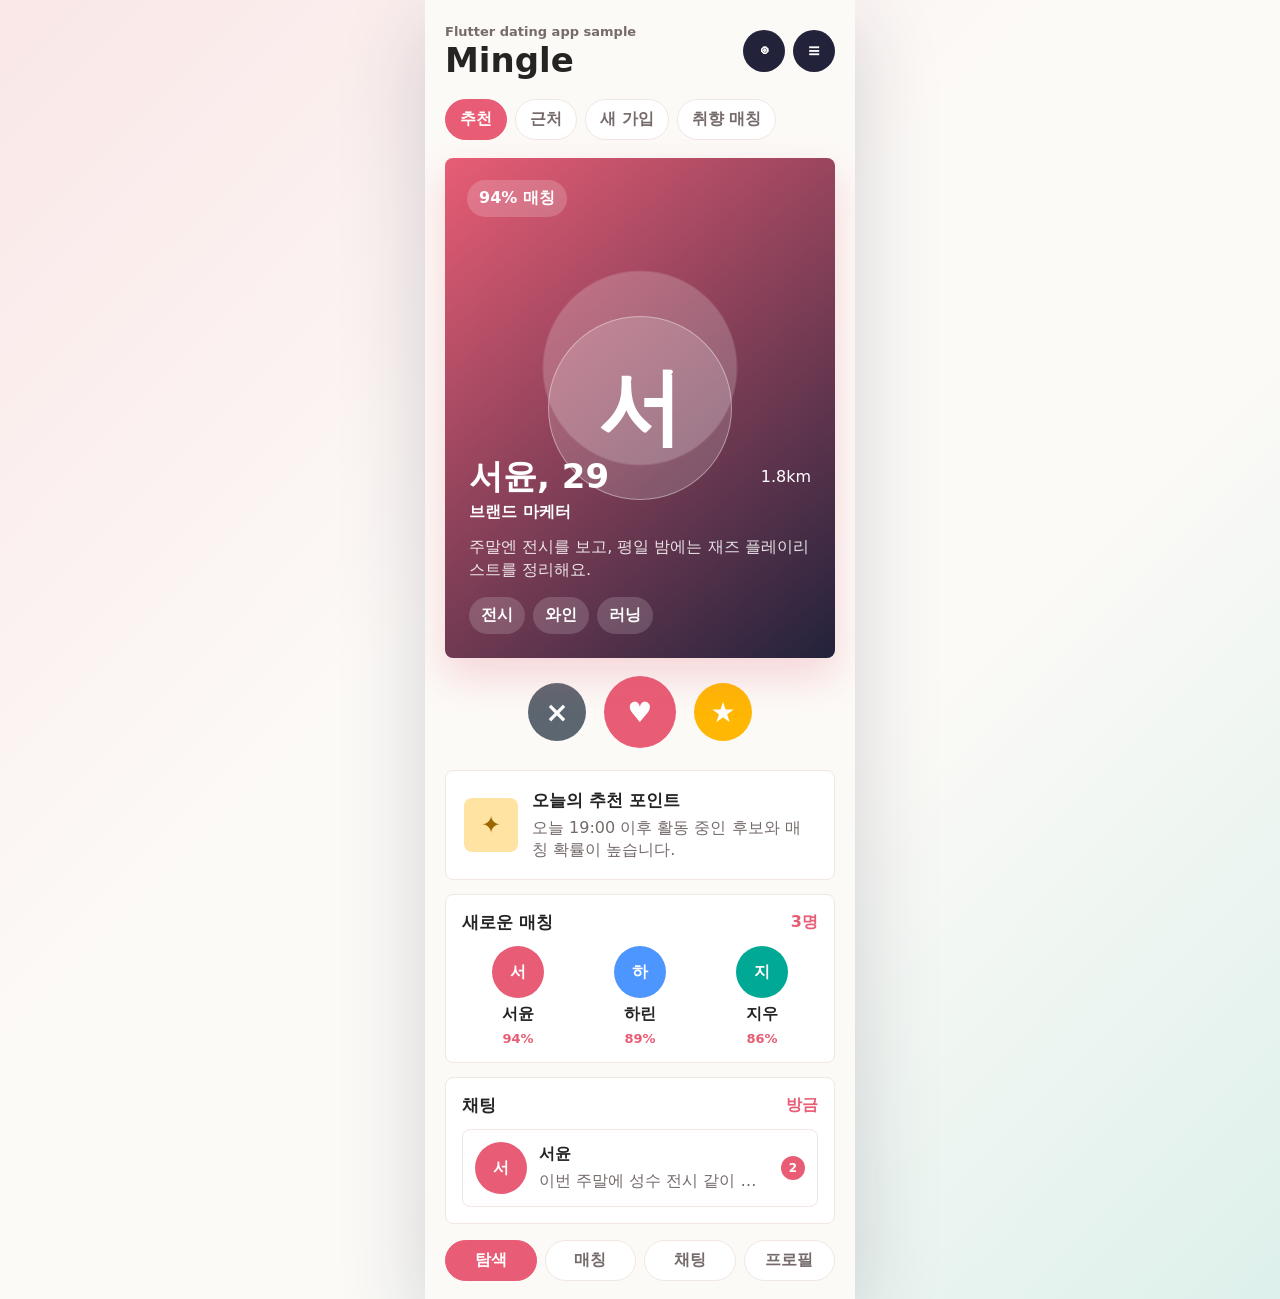
==== docs/index.html @ 44f6df02 "Add static web demo for GitHub Pages" ====
<!doctype html>
<html lang="ko">
  <head>
    <meta charset="utf-8" />
    <meta name="viewport" content="width=device-width, initial-scale=1" />
    <title>Mingle Dating App Prototype</title>
    <link rel="stylesheet" href="./styles.css" />
  </head>
  <body>
    <main class="phone-shell" aria-label="Mingle dating app prototype">
      <section class="topbar">
        <div>
          <p class="eyebrow">Flutter dating app sample</p>
          <h1>Mingle</h1>
        </div>
        <div class="top-actions">
          <button aria-label="알림">⌾</button>
          <button aria-label="필터">≡</button>
        </div>
      </section>

      <nav class="filters" aria-label="추천 필터">
        <button class="active">추천</button>
        <button>근처</button>
        <button>새 가입</button>
        <button>취향 매칭</button>
      </nav>

      <section class="profile-card">
        <div class="match-badge">94% 매칭</div>
        <div class="avatar">서</div>
        <div class="profile-copy">
          <div class="profile-heading">
            <h2>서윤, 29</h2>
            <span>1.8km</span>
          </div>
          <p class="job">브랜드 마케터</p>
          <p>
            주말엔 전시를 보고, 평일 밤에는 재즈 플레이리스트를 정리해요.
          </p>
          <div class="tags">
            <span>전시</span>
            <span>와인</span>
            <span>러닝</span>
          </div>
        </div>
      </section>

      <section class="actions" aria-label="카드 액션">
        <button class="pass" aria-label="패스">×</button>
        <button class="like" aria-label="좋아요">♥</button>
        <button class="star" aria-label="슈퍼 좋아요">★</button>
      </section>

      <section class="panel">
        <div class="panel-icon">✦</div>
        <div>
          <h3>오늘의 추천 포인트</h3>
          <p>오늘 19:00 이후 활동 중인 후보와 매칭 확률이 높습니다.</p>
        </div>
      </section>

      <section class="section">
        <div class="section-title">
          <h3>새로운 매칭</h3>
          <span>3명</span>
        </div>
        <div class="matches">
          <article>
            <div class="mini-avatar pink">서</div>
            <strong>서윤</strong>
            <span>94%</span>
          </article>
          <article>
            <div class="mini-avatar blue">하</div>
            <strong>하린</strong>
            <span>89%</span>
          </article>
          <article>
            <div class="mini-avatar green">지</div>
            <strong>지우</strong>
            <span>86%</span>
          </article>
        </div>
      </section>

      <section class="section">
        <div class="section-title">
          <h3>채팅</h3>
          <span>방금</span>
        </div>
        <article class="chat">
          <div class="mini-avatar pink">서</div>
          <div>
            <strong>서윤</strong>
            <p>이번 주말에 성수 전시 같이 볼래요?</p>
          </div>
          <span class="unread">2</span>
        </article>
      </section>

      <nav class="bottom-nav" aria-label="앱 메뉴">
        <button class="active">탐색</button>
        <button>매칭</button>
        <button>채팅</button>
        <button>프로필</button>
      </nav>
    </main>
  </body>
</html>
---- docs/styles.css ----
:root {
  color-scheme: light;
  --bg: #fcfaf7;
  --ink: #262323;
  --muted: #766b6b;
  --line: #f0e6e2;
  --pink: #e85d75;
  --blue: #4d96ff;
  --green: #00a896;
  --navy: #22223b;
  --gold: #ffb703;
}

* {
  box-sizing: border-box;
}

body {
  min-height: 100vh;
  margin: 0;
  display: grid;
  place-items: center;
  background:
    linear-gradient(135deg, rgba(232, 93, 117, 0.12), transparent 42%),
    linear-gradient(315deg, rgba(0, 168, 150, 0.12), transparent 38%),
    var(--bg);
  color: var(--ink);
  font-family:
    system-ui,
    -apple-system,
    BlinkMacSystemFont,
    "Segoe UI",
    sans-serif;
}

button {
  border: 0;
  font: inherit;
  cursor: pointer;
}

.phone-shell {
  width: min(430px, 100vw);
  min-height: min(920px, 100vh);
  background: var(--bg);
  padding: 24px 20px 18px;
  position: relative;
  overflow: hidden;
  box-shadow: 0 24px 80px rgba(34, 34, 59, 0.18);
}

.topbar,
.profile-heading,
.section-title,
.chat,
.top-actions,
.actions,
.panel {
  display: flex;
  align-items: center;
}

.topbar {
  justify-content: space-between;
  gap: 16px;
}

.eyebrow {
  margin: 0 0 4px;
  color: var(--muted);
  font-size: 13px;
  font-weight: 700;
}

h1,
h2,
h3,
p {
  margin: 0;
}

h1 {
  font-size: 34px;
  line-height: 1;
  font-weight: 900;
}

.top-actions {
  gap: 8px;
}

.top-actions button {
  width: 42px;
  height: 42px;
  border-radius: 50%;
  color: white;
  background: var(--navy);
  font-weight: 900;
}

.filters {
  display: flex;
  gap: 8px;
  margin: 22px 0 18px;
  overflow-x: auto;
}

.filters button,
.bottom-nav button {
  white-space: nowrap;
  border-radius: 999px;
  padding: 9px 14px;
  background: white;
  color: var(--muted);
  border: 1px solid var(--line);
  font-weight: 800;
}

.filters .active,
.bottom-nav .active {
  background: var(--pink);
  border-color: var(--pink);
  color: white;
}

.profile-card {
  height: 500px;
  border-radius: 8px;
  position: relative;
  overflow: hidden;
  color: white;
  background:
    radial-gradient(circle at 50% 42%, rgba(255, 255, 255, 0.2) 0 96px, transparent 98px),
    linear-gradient(140deg, var(--pink), var(--navy));
  box-shadow: 0 18px 42px rgba(232, 93, 117, 0.24);
}

.match-badge {
  position: absolute;
  top: 22px;
  left: 22px;
  padding: 8px 12px;
  border-radius: 999px;
  background: rgba(255, 255, 255, 0.18);
  font-weight: 800;
}

.avatar {
  position: absolute;
  inset: 0;
  margin: auto;
  width: 184px;
  height: 184px;
  display: grid;
  place-items: center;
  border-radius: 50%;
  border: 1px solid rgba(255, 255, 255, 0.38);
  background: rgba(255, 255, 255, 0.16);
  font-size: 84px;
  font-weight: 900;
}

.profile-copy {
  position: absolute;
  left: 24px;
  right: 24px;
  bottom: 24px;
}

.profile-heading {
  justify-content: space-between;
  gap: 14px;
}

h2 {
  font-size: 34px;
  line-height: 1.05;
  font-weight: 900;
}

.job {
  margin-top: 7px;
  font-weight: 800;
}

.profile-copy > p:not(.job) {
  margin-top: 12px;
  color: rgba(255, 255, 255, 0.86);
  line-height: 1.45;
}

.tags {
  display: flex;
  flex-wrap: wrap;
  gap: 8px;
  margin-top: 16px;
}

.tags span {
  border-radius: 999px;
  padding: 8px 12px;
  background: rgba(255, 255, 255, 0.16);
  font-weight: 800;
}

.actions {
  justify-content: center;
  gap: 18px;
  margin: 18px 0 22px;
}

.actions button {
  width: 58px;
  height: 58px;
  border-radius: 50%;
  color: white;
  font-size: 28px;
  font-weight: 900;
}

.actions .like {
  width: 72px;
  height: 72px;
  background: var(--pink);
}

.pass {
  background: #5c6670;
}

.star {
  background: var(--gold);
}

.panel,
.section,
.chat {
  border: 1px solid var(--line);
  border-radius: 8px;
  background: white;
}

.panel {
  gap: 14px;
  padding: 18px;
}

.panel-icon {
  width: 54px;
  height: 54px;
  display: grid;
  place-items: center;
  flex: 0 0 auto;
  border-radius: 8px;
  background: #ffe3a3;
  color: #9a6700;
  font-size: 24px;
}

.panel h3,
.section h3 {
  font-size: 17px;
  font-weight: 900;
}

.panel p,
.chat p {
  margin-top: 5px;
  color: var(--muted);
  line-height: 1.38;
}

.section {
  margin-top: 14px;
  padding: 16px;
}

.section-title {
  justify-content: space-between;
  margin-bottom: 12px;
}

.section-title span {
  color: var(--pink);
  font-weight: 900;
}

.matches {
  display: grid;
  grid-template-columns: repeat(3, 1fr);
  gap: 10px;
}

.matches article {
  display: grid;
  justify-items: center;
  gap: 6px;
}

.matches span {
  color: var(--pink);
  font-size: 13px;
  font-weight: 800;
}

.mini-avatar {
  width: 52px;
  height: 52px;
  display: grid;
  place-items: center;
  border-radius: 50%;
  color: white;
  font-weight: 900;
}

.pink {
  background: var(--pink);
}

.blue {
  background: var(--blue);
}

.green {
  background: var(--green);
}

.chat {
  gap: 12px;
  padding: 12px;
}

.chat > div:nth-child(2) {
  min-width: 0;
  flex: 1;
}

.chat p {
  overflow: hidden;
  text-overflow: ellipsis;
  white-space: nowrap;
}

.unread {
  width: 24px;
  height: 24px;
  display: grid;
  place-items: center;
  border-radius: 50%;
  background: var(--pink);
  color: white;
  font-size: 12px;
  font-weight: 900;
}

.bottom-nav {
  display: grid;
  grid-template-columns: repeat(4, 1fr);
  gap: 8px;
  margin-top: 16px;
}

.bottom-nav button {
  padding-inline: 8px;
}

@media (max-width: 430px) {
  body {
    display: block;
  }

  .phone-shell {
    width: 100%;
    min-height: 100vh;
    box-shadow: none;
  }

  .profile-card {
    height: 480px;
  }
}
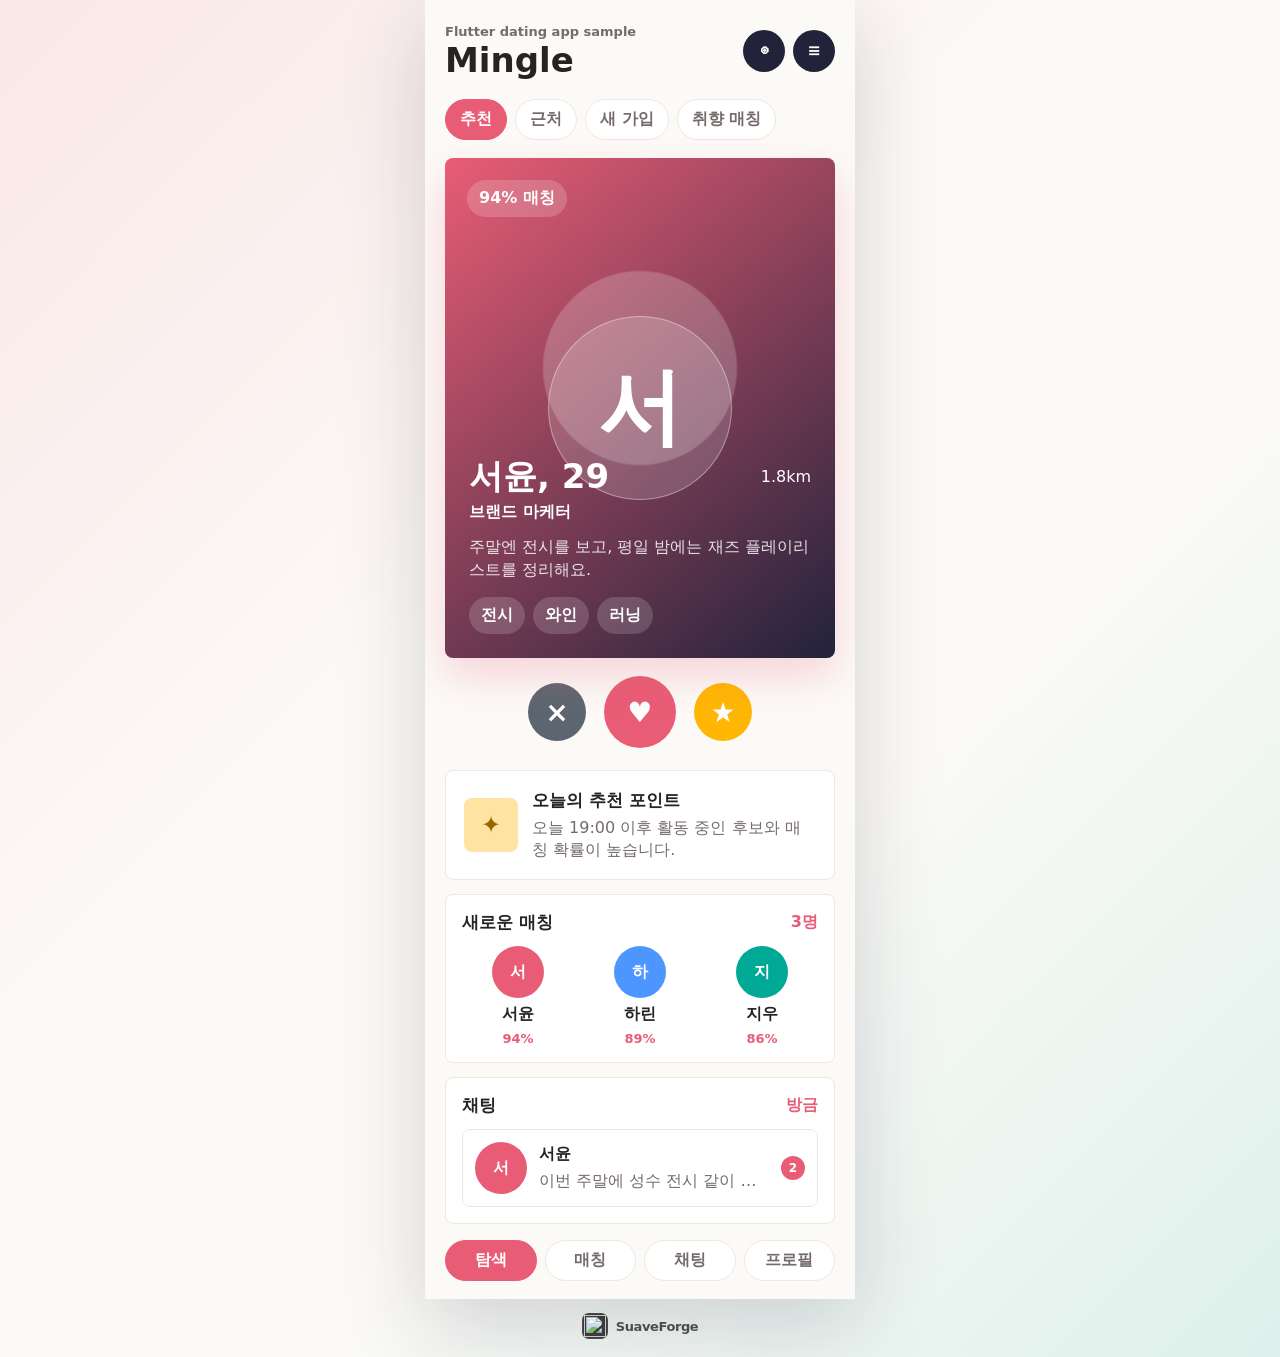
==== commit be474ba7: "Enable standard and potpolio presentation modes" ====
--- a/docs/index.html
+++ b/docs/index.html
@@ -8,103 +8,15 @@
   </head>
   <body>
     <main class="phone-shell" aria-label="Mingle dating app prototype">
-      <section class="topbar">
-        <div>
-          <p class="eyebrow">Flutter dating app sample</p>
-          <h1>Mingle</h1>
-        </div>
-        <div class="top-actions">
-          <button aria-label="알림">⌾</button>
-          <button aria-label="필터">≡</button>
-        </div>
-      </section>
-
-      <nav class="filters" aria-label="추천 필터">
-        <button class="active">추천</button>
-        <button>근처</button>
-        <button>새 가입</button>
-        <button>취향 매칭</button>
-      </nav>
-
-      <section class="profile-card">
-        <div class="match-badge">94% 매칭</div>
-        <div class="avatar">서</div>
-        <div class="profile-copy">
-          <div class="profile-heading">
-            <h2>서윤, 29</h2>
-            <span>1.8km</span>
-          </div>
-          <p class="job">브랜드 마케터</p>
-          <p>
-            주말엔 전시를 보고, 평일 밤에는 재즈 플레이리스트를 정리해요.
-          </p>
-          <div class="tags">
-            <span>전시</span>
-            <span>와인</span>
-            <span>러닝</span>
-          </div>
-        </div>
-      </section>
-
-      <section class="actions" aria-label="카드 액션">
-        <button class="pass" aria-label="패스">×</button>
-        <button class="like" aria-label="좋아요">♥</button>
-        <button class="star" aria-label="슈퍼 좋아요">★</button>
-      </section>
-
-      <section class="panel">
-        <div class="panel-icon">✦</div>
-        <div>
-          <h3>오늘의 추천 포인트</h3>
-          <p>오늘 19:00 이후 활동 중인 후보와 매칭 확률이 높습니다.</p>
-        </div>
-      </section>
-
-      <section class="section">
-        <div class="section-title">
-          <h3>새로운 매칭</h3>
-          <span>3명</span>
-        </div>
-        <div class="matches">
-          <article>
-            <div class="mini-avatar pink">서</div>
-            <strong>서윤</strong>
-            <span>94%</span>
-          </article>
-          <article>
-            <div class="mini-avatar blue">하</div>
-            <strong>하린</strong>
-            <span>89%</span>
-          </article>
-          <article>
-            <div class="mini-avatar green">지</div>
-            <strong>지우</strong>
-            <span>86%</span>
-          </article>
-        </div>
-      </section>
-
-      <section class="section">
-        <div class="section-title">
-          <h3>채팅</h3>
-          <span>방금</span>
-        </div>
-        <article class="chat">
-          <div class="mini-avatar pink">서</div>
-          <div>
-            <strong>서윤</strong>
-            <p>이번 주말에 성수 전시 같이 볼래요?</p>
-          </div>
-          <span class="unread">2</span>
-        </article>
-      </section>
-
-      <nav class="bottom-nav" aria-label="앱 메뉴">
-        <button class="active">탐색</button>
-        <button>매칭</button>
-        <button>채팅</button>
-        <button>프로필</button>
-      </nav>
+      <section class="topbar"><div><p class="eyebrow">Flutter dating app sample</p><h1>Mingle</h1></div><div class="top-actions"><button aria-label="알림">⌾</button><button aria-label="필터">≡</button></div></section>
+      <nav class="filters" aria-label="추천 필터"><button class="active">추천</button><button>근처</button><button>새 가입</button><button>취향 매칭</button></nav>
+      <section class="profile-card"><div class="match-badge">94% 매칭</div><div class="avatar">서</div><div class="profile-copy"><div class="profile-heading"><h2>서윤, 29</h2><span>1.8km</span></div><p class="job">브랜드 마케터</p><p>주말엔 전시를 보고, 평일 밤에는 재즈 플레이리스트를 정리해요.</p><div class="tags"><span>전시</span><span>와인</span><span>러닝</span></div></div></section>
+      <section class="actions" aria-label="카드 액션"><button class="pass" aria-label="패스">×</button><button class="like" aria-label="좋아요">♥</button><button class="star" aria-label="슈퍼 좋아요">★</button></section>
+      <section class="panel"><div class="panel-icon">✦</div><div><h3>오늘의 추천 포인트</h3><p>오늘 19:00 이후 활동 중인 후보와 매칭 확률이 높습니다.</p></div></section>
+      <section class="section"><div class="section-title"><h3>새로운 매칭</h3><span>3명</span></div><div class="matches"><article><div class="mini-avatar pink">서</div><strong>서윤</strong><span>94%</span></article><article><div class="mini-avatar blue">하</div><strong>하린</strong><span>89%</span></article><article><div class="mini-avatar green">지</div><strong>지우</strong><span>86%</span></article></div></section>
+      <section class="section"><div class="section-title"><h3>채팅</h3><span>방금</span></div><article class="chat"><div class="mini-avatar pink">서</div><div><strong>서윤</strong><p>이번 주말에 성수 전시 같이 볼래요?</p></div><span class="unread">2</span></article></section>
+      <nav class="bottom-nav" aria-label="앱 메뉴"><button class="active">탐색</button><button>매칭</button><button>채팅</button><button>프로필</button></nav>
     </main>
+    <script>(()=>{const p=new URLSearchParams(location.search),m=p.get('potpolio')==='1';if(m){let r=document.head.querySelector('meta[name="robots"]');if(!r){r=document.createElement('meta');r.name='robots';document.head.appendChild(r)}r.content='noindex,nofollow,noarchive,nosnippet';document.documentElement.dataset.presentationMode='portfolio';const k=v=>{try{const u=new URL(v,location.href);if(u.origin!==location.origin)return v;u.searchParams.set('potpolio','1');return u.href}catch{return v}};document.addEventListener('click',e=>{const a=e.target.closest?.('a[href]');if(a&&!a.href.startsWith('javascript:')&&!a.href.startsWith('mailto:')&&!a.href.startsWith('tel:'))a.href=k(a.href)},true);['pushState','replaceState'].forEach(n=>{const o=history[n];history[n]=function(s,t,u){return o.call(this,s,t,u?k(u):u)}});return}const s=document.createElement('script');s.src='./presentation-standard.js';s.defer=true;s.dataset.project='Flutter 모바일 데이팅 앱 프로토타입';s.dataset.caseStudy='dating';document.head.appendChild(s)})();</script>
   </body>
 </html>
